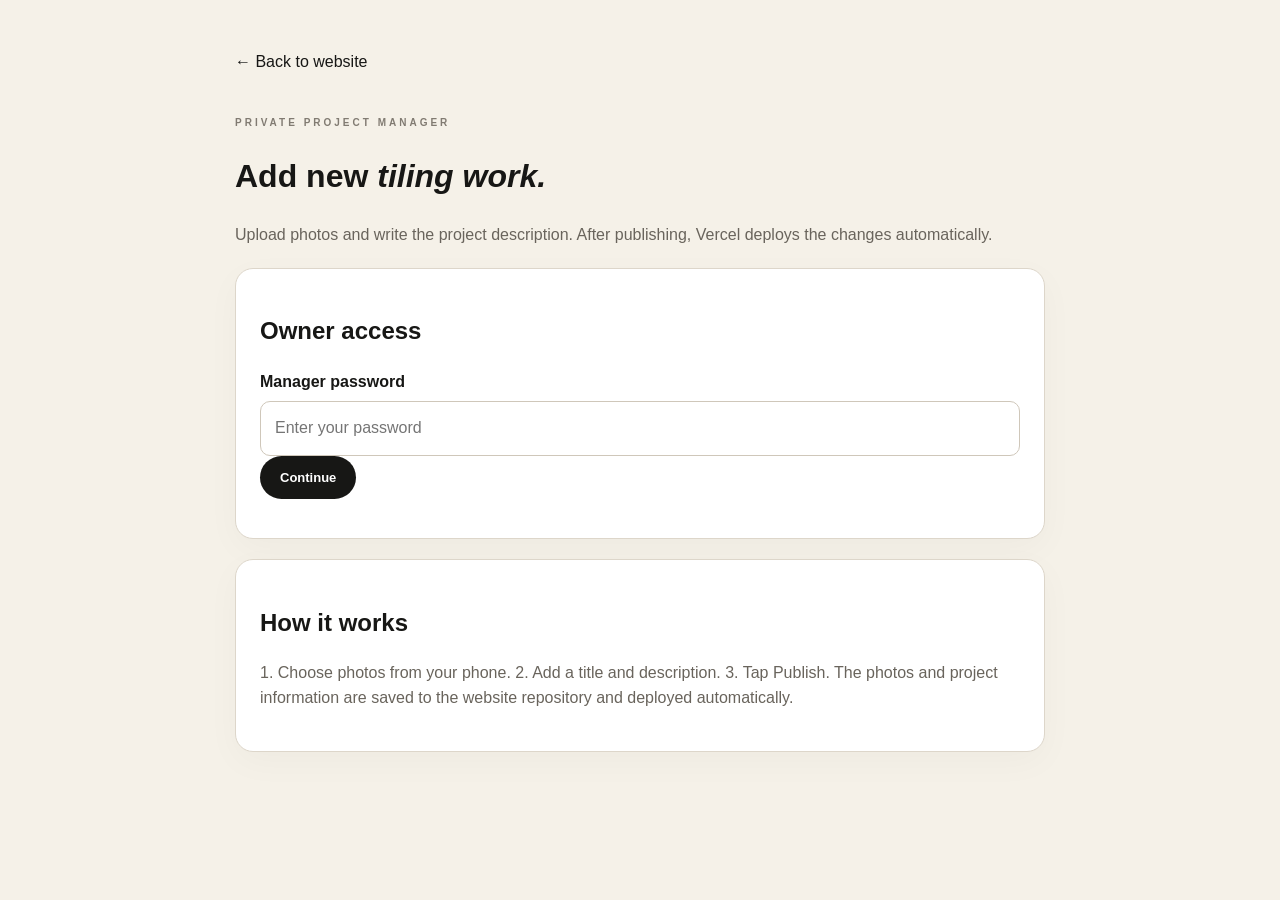
==== admin.html @ 6ecb272d "Add files via upload" ====
<!doctype html><html lang="en"><head><meta charset="utf-8"><meta name="viewport" content="width=device-width,initial-scale=1"><title>OnlyTiler_13 — Project Manager</title><link rel="stylesheet" href="style.css"><style>
body{background:#f5f1e8;color:#171715}.manager{max-width:850px;margin:auto;padding:50px 20px 80px}.panel{background:#fff;border:1px solid #ddd6ca;border-radius:18px;padding:24px;margin:20px 0;box-shadow:0 10px 35px #00000008}label{display:block;font-weight:600;margin:16px 0 7px}input,textarea,select{width:100%;box-sizing:border-box;padding:14px;border:1px solid #cfc7ba;border-radius:10px;font:inherit;background:#fff}textarea{min-height:130px;resize:vertical}.btn{display:inline-block;border:0;border-radius:999px;padding:14px 20px;font-weight:700;cursor:pointer}.dark{background:#171715;color:#fff}.muted{color:#69645c}.status{margin-top:15px;font-weight:600}.preview{display:grid;grid-template-columns:repeat(3,1fr);gap:10px;margin-top:12px}.preview img{width:100%;aspect-ratio:1;object-fit:cover;border-radius:10px}@media(max-width:600px){.preview{grid-template-columns:repeat(2,1fr)}}
</style></head><body><main class="manager"><a href="index.html">← Back to website</a><p class="eyebrow" style="margin-top:40px">PRIVATE PROJECT MANAGER</p><h1>Add new <em>tiling work.</em></h1><p class="muted">Upload photos and write the project description. After publishing, Vercel deploys the changes automatically.</p>
<div class="panel" id="login"><h2>Owner access</h2><label for="password">Manager password</label><input id="password" type="password" autocomplete="current-password" placeholder="Enter your password"><button class="btn dark" id="loginBtn">Continue</button><div class="status" id="loginStatus"></div></div>
<div class="panel" id="formPanel" hidden><h2>New project</h2><label for="title">Project title</label><input id="title" placeholder="e.g. Luxury bathroom tiling"><label for="category">Category</label><select id="category"><option>Bathroom</option><option>Wet Room</option><option>Floor</option><option>Wall & Floor</option><option>Feature</option><option>Other</option></select><label for="description">Description</label><textarea id="description" placeholder="Describe the work, tiles, finish or location…"></textarea><label for="photos">Photos</label><input id="photos" type="file" accept="image/*" multiple><div class="preview" id="preview"></div><br><button class="btn dark" id="publish">Publish project</button><div class="status" id="status"></div></div>
<div class="panel"><h2>How it works</h2><p class="muted">1. Choose photos from your phone. 2. Add a title and description. 3. Tap Publish. The photos and project information are saved to the website repository and deployed automatically.</p></div></main><script>
let pass='';const $=id=>document.getElementById(id);$('loginBtn').onclick=async()=>{pass=$('password').value.trim();if(!pass)return;$('loginStatus').textContent='Checking…';try{let r=await fetch('/api/projects',{headers:{'x-admin-password':pass}});if(!r.ok)throw 0;$('login').hidden=true;$('formPanel').hidden=false}catch(e){$('loginStatus').textContent='Access denied. Check your password.'}};
$('photos').onchange=()=>{$('preview').innerHTML='';[...$('photos').files].forEach(f=>{const u=URL.createObjectURL(f);const i=new Image();i.src=u;i.onload=()=>URL.revokeObjectURL(u);$('preview').appendChild(i)});};
$('publish').onclick=async()=>{const files=[...$('photos').files];if(!$('title').value.trim()||!files.length){$('status').textContent='Please add a title and at least one photo.';return}$('publish').disabled=true;$('status').textContent='Uploading…';try{const photos=[];for(const file of files){if(file.size>8*1024*1024)throw new Error('Each photo must be under 8MB.');const data=await new Promise((res,rej)=>{const r=new FileReader();r.onload=()=>res(r.result);r.onerror=rej;r.readAsDataURL(file)});photos.push({name:file.name,data});}const r=await fetch('/api/projects',{method:'POST',headers:{'Content-Type':'application/json','x-admin-password':pass},body:JSON.stringify({title:$('title').value.trim(),category:$('category').value,description:$('description').value.trim(),photos})});const out=await r.json();if(!r.ok)throw new Error(out.error||'Upload failed');$('status').textContent='Published successfully. The website will update shortly.';$('title').value='';$('description').value='';$('photos').value='';$('preview').innerHTML='';}catch(e){$('status').textContent=e.message}finally{$('publish').disabled=false}};
</script></body></html>
---- style.css ----
*{box-sizing:border-box}html{scroll-behavior:smooth}body{margin:0;background:#f7f4ee;color:#181716;font-family:"DM Sans",sans-serif;line-height:1.55}a{text-decoration:none;color:inherit}.nav{height:82px;padding:0 5.5%;display:flex;align-items:center;justify-content:space-between;position:sticky;top:0;z-index:20;background:rgba(247,244,238,.94);backdrop-filter:blur(15px);border-bottom:1px solid #ddd7cd}.brand img{width:82px;height:62px;object-fit:cover;object-position:center;border-radius:3px}.nav nav{display:flex;gap:28px;align-items:center;font-size:14px}.nav nav a{color:#4e4a43}.nav-cta{background:#171716;color:#fff!important;padding:12px 19px;border-radius:30px}.menu{display:none;border:0;background:none;font-size:25px}.hero{min-height:690px;padding:75px 5.5%;display:grid;grid-template-columns:1fr 1fr;gap:70px;align-items:center;background:#ece8df}.eyebrow{font-size:10px;letter-spacing:3px;font-weight:700;color:#817b72;margin:0 0 18px}.hero h1,.heading h2,.about h2,.contact h2,.video-section h2{font-size:clamp(48px,6vw,78px);line-height:.99;letter-spacing:-3px;margin:0 0 25px}.hero h1 em,.heading h2 em,.about h2 em,.contact h2 em,.video-section h2 em{font-family:"Playfair Display",serif}.hero-copy>p:not(.eyebrow){font-size:18px;max-width:590px;color:#605b54}.actions{display:flex;gap:12px;margin:30px 0}.btn{padding:14px 21px;border-radius:30px;font-weight:700;font-size:13px}.dark{background:#171716;color:#fff}.outline{border:1px solid #99938a}.areas{display:flex;flex-wrap:wrap;gap:8px;margin-top:28px}.areas span{border:1px solid #c8c1b7;padding:7px 11px;border-radius:20px;font-size:11px;color:#6c665e}.hero-media{height:540px;position:relative;overflow:hidden;background:#d0cbc1}.hero-media img{width:100%;height:100%;object-fit:cover;object-position:center}.floating{position:absolute;bottom:18px;left:18px;background:rgba(20,20,19,.9);color:#fff;padding:14px 18px;font-size:10px;letter-spacing:2px}.floating b{color:#b9ad9d;padding:0 5px}.intro{display:grid;grid-template-columns:repeat(3,1fr);gap:30px;padding:27px 5.5%;border-bottom:1px solid #d9d3c9}.intro div{display:flex;flex-direction:column}.intro b{font-size:14px}.intro small{color:#817b72;font-size:12px}.section{padding:105px 5.5%}.heading{margin-bottom:50px}.service-grid{display:grid;grid-template-columns:repeat(4,1fr);gap:18px}.service-grid article{border-top:1px solid #1b1a18;padding:18px 5px}.service-grid i{font-style:normal;font-size:11px;color:#8a837a}.service-grid h3{font-size:21px;margin:43px 0 9px}.service-grid p{font-size:14px;color:#716b63}.work{background:#1b1b1a;color:#fff}.work .eyebrow{color:#a8a197}.gallery{display:grid;grid-template-columns:1.2fr 1fr 1fr;gap:12px}.gallery figure{height:270px;margin:0;position:relative;overflow:hidden;background:#2c2b29}.gallery figure.big{height:552px;grid-row:span 2}.gallery figure.wide{grid-column:span 2}.gallery img{width:100%;height:100%;object-fit:cover;transition:transform .5s}.gallery figure:hover img{transform:scale(1.04)}figcaption{position:absolute;left:0;bottom:0;right:0;padding:28px 15px 13px;font-size:11px;letter-spacing:1px;background:linear-gradient(transparent,rgba(0,0,0,.75))}.video-section{padding:105px 5.5%;display:grid;grid-template-columns:.8fr 1.2fr;gap:70px;align-items:center}.video-section p:last-child{color:#6e6961;max-width:420px}.video-section video{width:100%;max-height:570px;object-fit:cover;background:#222}.about{display:grid;grid-template-columns:1fr 1fr;gap:90px;background:#e9e5dc}.about p{font-size:18px;color:#615c54;margin:0 0 22px}.contact{padding:100px 5.5%;background:#171716;color:#fff;display:grid;grid-template-columns:1fr .75fr;gap:70px;align-items:center}.contact .eyebrow{color:#a8a197}.contact h2{font-size:clamp(45px,5.5vw,72px)}.contact>div>p:last-child{color:#aaa49b}.contact-card{background:#242321;padding:15px}.contact-row{display:flex;justify-content:space-between;gap:20px;padding:18px 10px;border-bottom:1px solid #3c3a36}.contact-row span{font-size:10px;letter-spacing:2px;color:#a9a39b}.contact-row b{font-size:13px}.quote{display:block;background:#ded5c7;color:#181716;text-align:center;font-weight:800;font-size:12px;letter-spacing:1px;padding:16px;margin-top:15px}footer{padding:30px 5.5%;display:flex;align-items:center;gap:18px;background:#f7f4ee;border-top:1px solid #d9d3c9}footer img{width:55px;height:42px;object-fit:cover}footer div{display:flex;flex-direction:column;font-size:11px}footer div span{color:#8a837a}footer>a{margin-left:auto;font-size:12px}
@media(max-width:850px){.nav{height:70px}.menu{display:block}.nav nav{display:none;position:absolute;left:0;right:0;top:70px;padding:22px 5.5%;background:#f7f4ee;flex-direction:column;align-items:flex-start}.nav.open nav{display:flex}.hero{grid-template-columns:1fr;padding-top:55px}.hero-media{height:390px}.intro{grid-template-columns:1fr}.service-grid{grid-template-columns:1fr 1fr}.gallery{grid-template-columns:1fr 1fr}.gallery figure.big{grid-row:auto;height:270px}.video-section,.about,.contact{grid-template-columns:1fr;gap:35px}.video-section video{max-height:450px}footer{flex-wrap:wrap}footer>a{margin-left:0}}
@media(max-width:520px){.hero h1,.heading h2,.about h2,.contact h2,.video-section h2{letter-spacing:-2px}.service-grid,.gallery{grid-template-columns:1fr}.gallery figure,.gallery figure.big,.gallery figure.wide{height:300px;grid-column:auto;grid-row:auto}.contact-row{flex-direction:column;gap:5px}.hero-media{height:350px}}


.video-gallery{background:#f7f4ee}
.section-lead{max-width:600px;color:#6e6961;font-size:16px;margin-top:-10px}
.video-grid{display:grid;grid-template-columns:repeat(2,1fr);gap:28px}
.video-card{border-top:1px solid #1b1a18;padding-top:14px}
.video-frame{background:#1d1c1a;overflow:hidden;aspect-ratio:16/10}
.video-frame video{display:block;width:100%;height:100%;object-fit:cover;background:#1d1c1a}
.video-card h3{font-size:20px;margin:18px 0 5px}
.video-card p{font-size:13px;color:#716b63;margin:0}
.hero-media img{object-position:center}
@media(max-width:850px){.video-grid{grid-template-columns:1fr}}
@media(max-width:520px){.video-frame{aspect-ratio:9/12}}
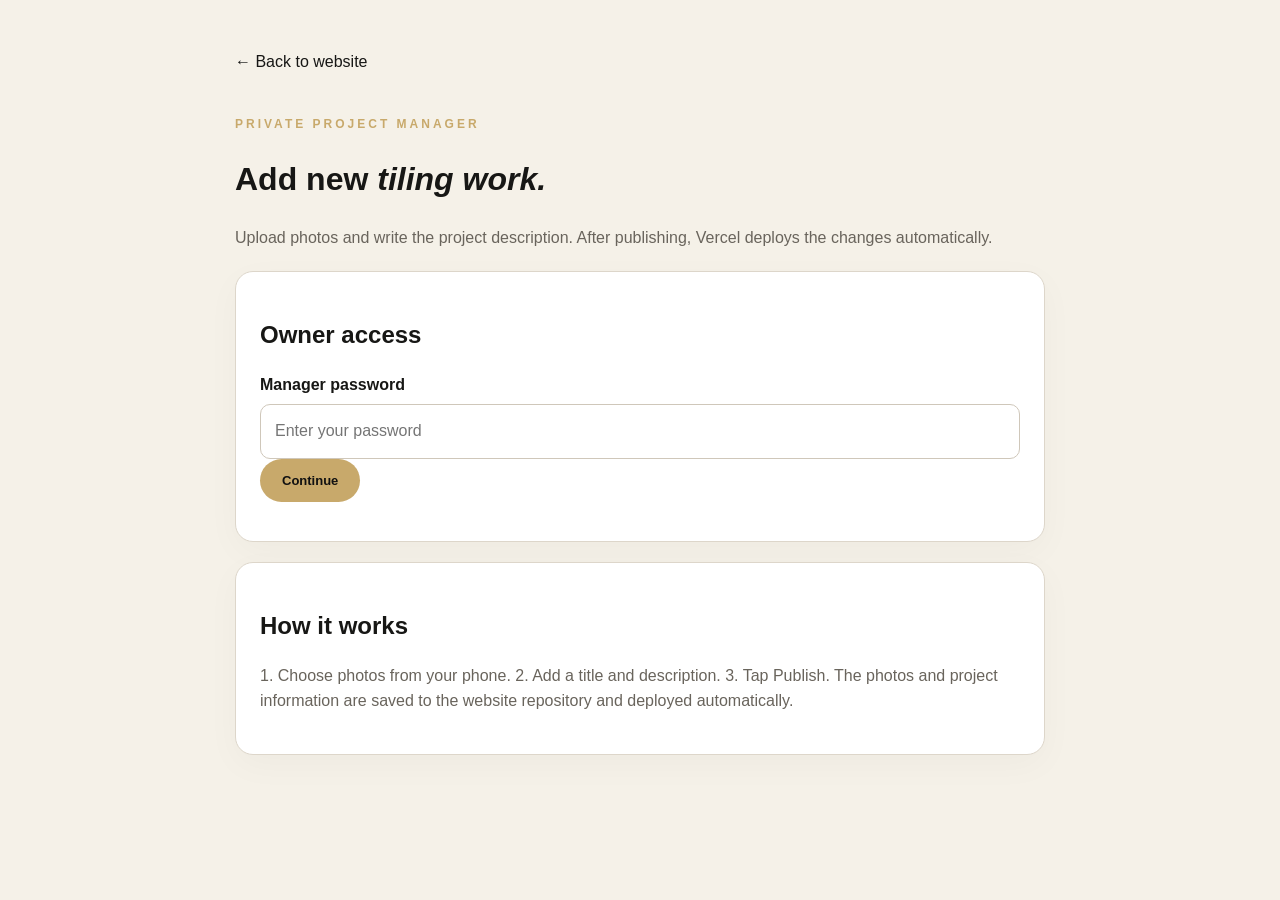
==== commit 079433ed: "Update admin.html" ====
--- a/admin.html
+++ b/admin.html
@@ -2,7 +2,7 @@
 body{background:#f5f1e8;color:#171715}.manager{max-width:850px;margin:auto;padding:50px 20px 80px}.panel{background:#fff;border:1px solid #ddd6ca;border-radius:18px;padding:24px;margin:20px 0;box-shadow:0 10px 35px #00000008}label{display:block;font-weight:600;margin:16px 0 7px}input,textarea,select{width:100%;box-sizing:border-box;padding:14px;border:1px solid #cfc7ba;border-radius:10px;font:inherit;background:#fff}textarea{min-height:130px;resize:vertical}.btn{display:inline-block;border:0;border-radius:999px;padding:14px 20px;font-weight:700;cursor:pointer}.dark{background:#171715;color:#fff}.muted{color:#69645c}.status{margin-top:15px;font-weight:600}.preview{display:grid;grid-template-columns:repeat(3,1fr);gap:10px;margin-top:12px}.preview img{width:100%;aspect-ratio:1;object-fit:cover;border-radius:10px}@media(max-width:600px){.preview{grid-template-columns:repeat(2,1fr)}}
 </style></head><body><main class="manager"><a href="index.html">← Back to website</a><p class="eyebrow" style="margin-top:40px">PRIVATE PROJECT MANAGER</p><h1>Add new <em>tiling work.</em></h1><p class="muted">Upload photos and write the project description. After publishing, Vercel deploys the changes automatically.</p>
 <div class="panel" id="login"><h2>Owner access</h2><label for="password">Manager password</label><input id="password" type="password" autocomplete="current-password" placeholder="Enter your password"><button class="btn dark" id="loginBtn">Continue</button><div class="status" id="loginStatus"></div></div>
-<div class="panel" id="formPanel" hidden><h2>New project</h2><label for="title">Project title</label><input id="title" placeholder="e.g. Luxury bathroom tiling"><label for="category">Category</label><select id="category"><option>Bathroom</option><option>Wet Room</option><option>Floor</option><option>Wall & Floor</option><option>Feature</option><option>Other</option></select><label for="description">Description</label><textarea id="description" placeholder="Describe the work, tiles, finish or location…"></textarea><label for="photos">Photos</label><input id="photos" type="file" accept="image/*" multiple><div class="preview" id="preview"></div><br><button class="btn dark" id="publish">Publish project</button><div class="status" id="status"></div></div>
+<div class="panel" id="formPanel" hidden><h2>New project</h2><label for="title">Project title</label><input id="title" placeholder="e.g. Luxury bathroom tiling"><label for="category">Category</label><select id="category"><option>Bathroom</option><option>Wet Room</option><option>Floor</option><option>Wall & Floor</option><option>Feature</option><option>Other</option></select><label for="description">Description</label><textarea id="description" placeholder="Describe the work, tiles, finish or location…"></textarea><label for="photos">Photos</label><input id="photos" type="file" accept="image/*,video/*" multiple><div class="preview" id="preview"></div><br><button class="btn dark" id="publish">Publish project</button><div class="status" id="status"></div></div>
 <div class="panel"><h2>How it works</h2><p class="muted">1. Choose photos from your phone. 2. Add a title and description. 3. Tap Publish. The photos and project information are saved to the website repository and deployed automatically.</p></div></main><script>
 let pass='';const $=id=>document.getElementById(id);$('loginBtn').onclick=async()=>{pass=$('password').value.trim();if(!pass)return;$('loginStatus').textContent='Checking…';try{let r=await fetch('/api/projects',{headers:{'x-admin-password':pass}});if(!r.ok)throw 0;$('login').hidden=true;$('formPanel').hidden=false}catch(e){$('loginStatus').textContent='Access denied. Check your password.'}};
 $('photos').onchange=()=>{$('preview').innerHTML='';[...$('photos').files].forEach(f=>{const u=URL.createObjectURL(f);const i=new Image();i.src=u;i.onload=()=>URL.revokeObjectURL(u);$('preview').appendChild(i)});};
--- a/style.css
+++ b/style.css
@@ -14,3 +14,571 @@
 .hero-media img{object-position:center}
 @media(max-width:850px){.video-grid{grid-template-columns:1fr}}
 @media(max-width:520px){.video-frame{aspect-ratio:9/12}}
+/* ================================
+   ONLYTILER_13 PREMIUM UPDATE
+   ================================ */
+
+:root{
+  --black:#0b0b0c;
+  --dark:#121214;
+  --card:#18181b;
+  --gold:#c8a96b;
+  --gold-light:#e3c98b;
+  --white:#f7f5ef;
+  --muted:#aaa7a0;
+  --line:rgba(255,255,255,.12);
+}
+
+html{
+  scroll-behavior:smooth;
+}
+
+body{
+  background:var(--black);
+  color:var(--white);
+  overflow-x:hidden;
+}
+
+.nav{
+  background:rgba(11,11,12,.94);
+  border-bottom:1px solid var(--line);
+  backdrop-filter:blur(14px);
+}
+
+.nav nav a{
+  color:#eee;
+}
+
+.nav nav a:hover{
+  color:var(--gold-light);
+}
+
+.nav-cta{
+  background:var(--gold)!important;
+  color:#111!important;
+  border-radius:30px;
+  padding:12px 20px!important;
+}
+
+.brand img{
+  max-height:52px;
+  width:auto;
+}
+
+.menu{
+  color:white;
+  border:1px solid var(--line);
+  background:#171719;
+  border-radius:12px;
+}
+
+.hero{
+  background:
+    radial-gradient(circle at 80% 20%,rgba(200,169,107,.14),transparent 35%),
+    var(--black);
+  min-height:90vh;
+}
+
+.hero-copy{
+  position:relative;
+  z-index:2;
+}
+
+.eyebrow{
+  color:var(--gold);
+  letter-spacing:3px;
+  font-weight:700;
+  font-size:12px;
+}
+
+.hero h1,
+.heading h2,
+.about h2,
+.contact h2{
+  color:var(--white);
+}
+
+.hero h1 em,
+.heading h2 em,
+.about h2 em,
+.contact h2 em{
+  color:var(--gold-light);
+}
+
+.hero-copy>p:not(.eyebrow){
+  color:#bbb9b3;
+}
+
+.hero-media{
+  position:relative;
+  overflow:hidden;
+  border-radius:22px;
+  box-shadow:0 25px 70px rgba(0,0,0,.5);
+}
+
+.hero-media img{
+  width:100%;
+  height:100%;
+  object-fit:cover;
+  display:block;
+  filter:saturate(.9);
+}
+
+.floating{
+  position:absolute;
+  bottom:18px;
+  left:18px;
+  right:18px;
+  padding:13px 16px;
+  border:1px solid rgba(255,255,255,.2);
+  background:rgba(0,0,0,.65);
+  backdrop-filter:blur(10px);
+  color:var(--gold-light);
+  font-size:11px;
+  letter-spacing:2px;
+  text-align:center;
+  border-radius:12px;
+}
+
+.actions{
+  display:flex;
+  flex-wrap:wrap;
+  gap:12px;
+  margin-top:25px;
+}
+
+.btn{
+  border-radius:30px!important;
+  padding:14px 22px!important;
+  font-weight:700;
+  text-decoration:none;
+  transition:.25s ease;
+}
+
+.btn:hover{
+  transform:translateY(-2px);
+}
+
+.btn.dark{
+  background:var(--gold)!important;
+  color:#111!important;
+}
+
+.btn.whatsapp,
+.whatsapp{
+  background:#25d366!important;
+  color:white!important;
+}
+
+.social-buttons{
+  display:flex;
+  gap:10px;
+  margin-top:14px;
+  flex-wrap:wrap;
+}
+
+.social-buttons a{
+  color:var(--white);
+  border:1px solid var(--line);
+  border-radius:30px;
+  padding:9px 15px;
+  text-decoration:none;
+  font-size:13px;
+}
+
+.social-buttons a:hover{
+  border-color:var(--gold);
+  color:var(--gold-light);
+}
+
+.areas span{
+  border-color:var(--line)!important;
+  color:#aaa!important;
+}
+
+.intro{
+  background:#111113!important;
+  border-top:1px solid var(--line);
+  border-bottom:1px solid var(--line);
+}
+
+.intro b{
+  color:var(--gold-light);
+}
+
+.intro small{
+  color:#999;
+}
+
+.section{
+  background:var(--black);
+}
+
+.heading{
+  margin-bottom:45px;
+}
+
+.section-lead{
+  color:#aaa!important;
+}
+
+.service-grid{
+  gap:18px;
+}
+
+.service-grid article{
+  background:linear-gradient(145deg,#19191c,#101012)!important;
+  border:1px solid var(--line);
+  border-radius:18px;
+  padding:28px!important;
+  transition:.25s ease;
+}
+
+.service-grid article:hover{
+  transform:translateY(-5px);
+  border-color:rgba(200,169,107,.5);
+}
+
+.service-grid i{
+  color:var(--gold)!important;
+}
+
+.service-grid h3{
+  color:white!important;
+}
+
+.service-grid p{
+  color:#aaa!important;
+}
+
+.work{
+  background:#101012!important;
+}
+
+.gallery{
+  gap:16px!important;
+}
+
+.gallery figure{
+  border-radius:16px!important;
+  overflow:hidden;
+  border:1px solid var(--line);
+  background:#18181b;
+}
+
+.gallery figure img{
+  transition:transform .5s ease;
+}
+
+.gallery figure:hover img{
+  transform:scale(1.04);
+}
+
+.gallery figcaption{
+  background:linear-gradient(transparent,rgba(0,0,0,.9))!important;
+}
+
+.gallery figcaption strong{
+  color:white;
+}
+
+.gallery figcaption small{
+  color:#ccc;
+}
+
+.video-gallery{
+  background:#0b0b0c!important;
+}
+
+.video-card{
+  background:#151518!important;
+  border:1px solid var(--line)!important;
+  border-radius:18px;
+  overflow:hidden;
+}
+
+.video-frame{
+  border-radius:0!important;
+}
+
+.video-card h3{
+  color:white!important;
+}
+
+.video-card p{
+  color:#999!important;
+}
+
+.about{
+  background:
+    linear-gradient(rgba(11,11,12,.94),rgba(11,11,12,.94)),
+    radial-gradient(circle at 80% 50%,rgba(200,169,107,.12),transparent 40%);
+  border-top:1px solid var(--line);
+}
+
+.about p{
+  color:#aaa!important;
+}
+
+.help{
+  background:#111113!important;
+  border-top:1px solid var(--line);
+}
+
+.faq-grid{
+  display:grid;
+  grid-template-columns:repeat(2,minmax(0,1fr));
+  gap:14px;
+  max-width:950px;
+}
+
+.faq-grid details{
+  background:#19191c;
+  border:1px solid var(--line);
+  border-radius:15px;
+  padding:20px 22px;
+}
+
+.faq-grid summary{
+  color:white;
+  cursor:pointer;
+  font-weight:700;
+}
+
+.faq-grid summary::marker{
+  color:var(--gold);
+}
+
+.faq-grid p{
+  color:#aaa;
+  line-height:1.7;
+  margin:15px 0 0;
+}
+
+.help-actions{
+  display:flex;
+  gap:12px;
+  flex-wrap:wrap;
+  margin-top:28px;
+}
+
+.contact{
+  background:
+    radial-gradient(circle at 10% 30%,rgba(200,169,107,.13),transparent 35%),
+    #09090a!important;
+  border-top:1px solid var(--line);
+}
+
+.contact p{
+  color:#aaa;
+}
+
+.contact-card{
+  background:#151518!important;
+  border:1px solid var(--line);
+  border-radius:20px;
+  overflow:hidden;
+}
+
+.contact-row{
+  display:flex;
+  justify-content:space-between;
+  gap:20px;
+  padding:20px;
+  border-bottom:1px solid var(--line);
+  color:white;
+  text-decoration:none;
+}
+
+.contact-row span{
+  color:var(--gold);
+  font-size:11px;
+  letter-spacing:2px;
+}
+
+.contact-row b{
+  text-align:right;
+}
+
+.contact-row:hover b{
+  color:var(--gold-light);
+}
+
+.contact-big-buttons{
+  display:flex;
+  gap:12px;
+  flex-wrap:wrap;
+  margin-top:25px;
+}
+
+.contact-action{
+  display:inline-block;
+  padding:15px 22px;
+  border-radius:30px;
+  background:var(--gold);
+  color:#111;
+  text-decoration:none;
+  font-weight:700;
+}
+
+.quote{
+  display:block;
+  padding:20px;
+  background:var(--gold);
+  color:#111!important;
+  text-align:center;
+  font-weight:800;
+  text-decoration:none;
+}
+
+.admin-link{
+  background:#0d0d0f!important;
+  border-top:1px solid var(--line);
+}
+
+footer{
+  background:#070708!important;
+  border-top:1px solid var(--line);
+}
+
+footer b{
+  color:var(--gold-light);
+}
+
+footer span{
+  color:#888;
+}
+
+.footer-socials{
+  display:flex;
+  gap:18px;
+  flex-wrap:wrap;
+}
+
+.footer-socials a{
+  color:#aaa;
+  text-decoration:none;
+}
+
+.footer-socials a:hover{
+  color:var(--gold);
+}
+
+.floating-whatsapp{
+  position:fixed;
+  right:20px;
+  bottom:20px;
+  width:58px;
+  height:58px;
+  border-radius:50%;
+  background:#25d366;
+  color:white;
+  display:flex;
+  align-items:center;
+  justify-content:center;
+  font-size:27px;
+  text-decoration:none;
+  z-index:999;
+  box-shadow:0 8px 30px rgba(0,0,0,.45);
+}
+
+@media(max-width:850px){
+
+  .nav{
+    padding:12px 18px!important;
+  }
+
+  .nav nav{
+    background:#111113!important;
+    border:1px solid var(--line);
+    border-radius:16px;
+    padding:12px!important;
+  }
+
+  .nav nav a{
+    padding:14px!important;
+  }
+
+  .hero{
+    min-height:auto;
+    padding-top:55px!important;
+    padding-bottom:55px!important;
+  }
+
+  .hero-media{
+    margin-top:30px;
+    min-height:360px;
+  }
+
+  .faq-grid{
+    grid-template-columns:1fr;
+  }
+
+  .contact-row{
+    flex-direction:column;
+    gap:7px;
+  }
+
+  .contact-row b{
+    text-align:left;
+  }
+}
+
+@media(max-width:520px){
+
+  .hero h1{
+    font-size:44px!important;
+    line-height:1.02!important;
+  }
+
+  .heading h2,
+  .about h2,
+  .contact h2{
+    font-size:35px!important;
+  }
+
+  .hero-media{
+    min-height:300px;
+    border-radius:16px;
+  }
+
+  .actions{
+    flex-direction:column;
+  }
+
+  .actions .btn,
+  .help-actions .btn{
+    width:100%;
+    text-align:center;
+  }
+
+  .social-buttons a{
+    flex:1;
+    text-align:center;
+  }
+
+  .floating-whatsapp{
+    right:15px;
+    bottom:15px;
+  }
+
+  .faq-grid details{
+    padding:18px;
+  }
+
+  .contact-big-buttons{
+    flex-direction:column;
+  }
+
+  .contact-action{
+    text-align:center;
+  }
+
+  footer{
+    text-align:center;
+  }
+
+  .footer-socials{
+    justify-content:center;
+  }
+}
